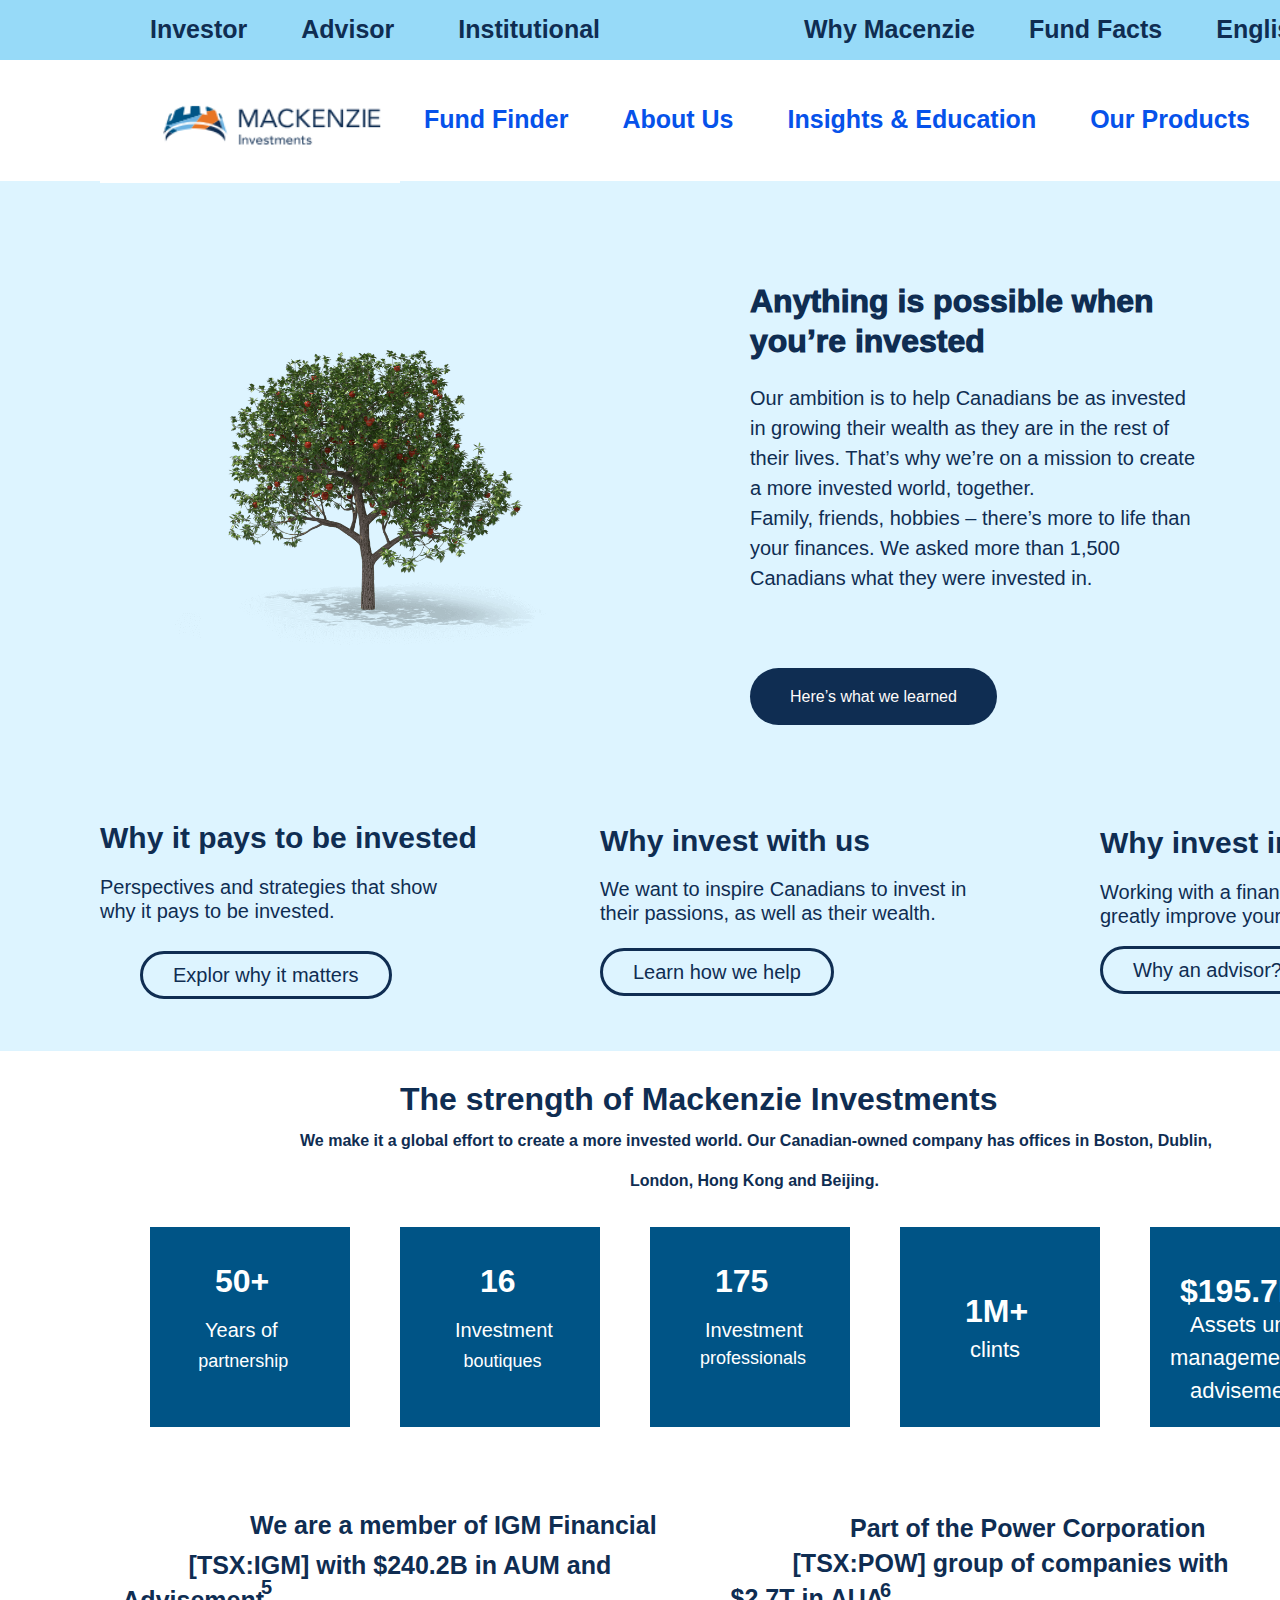
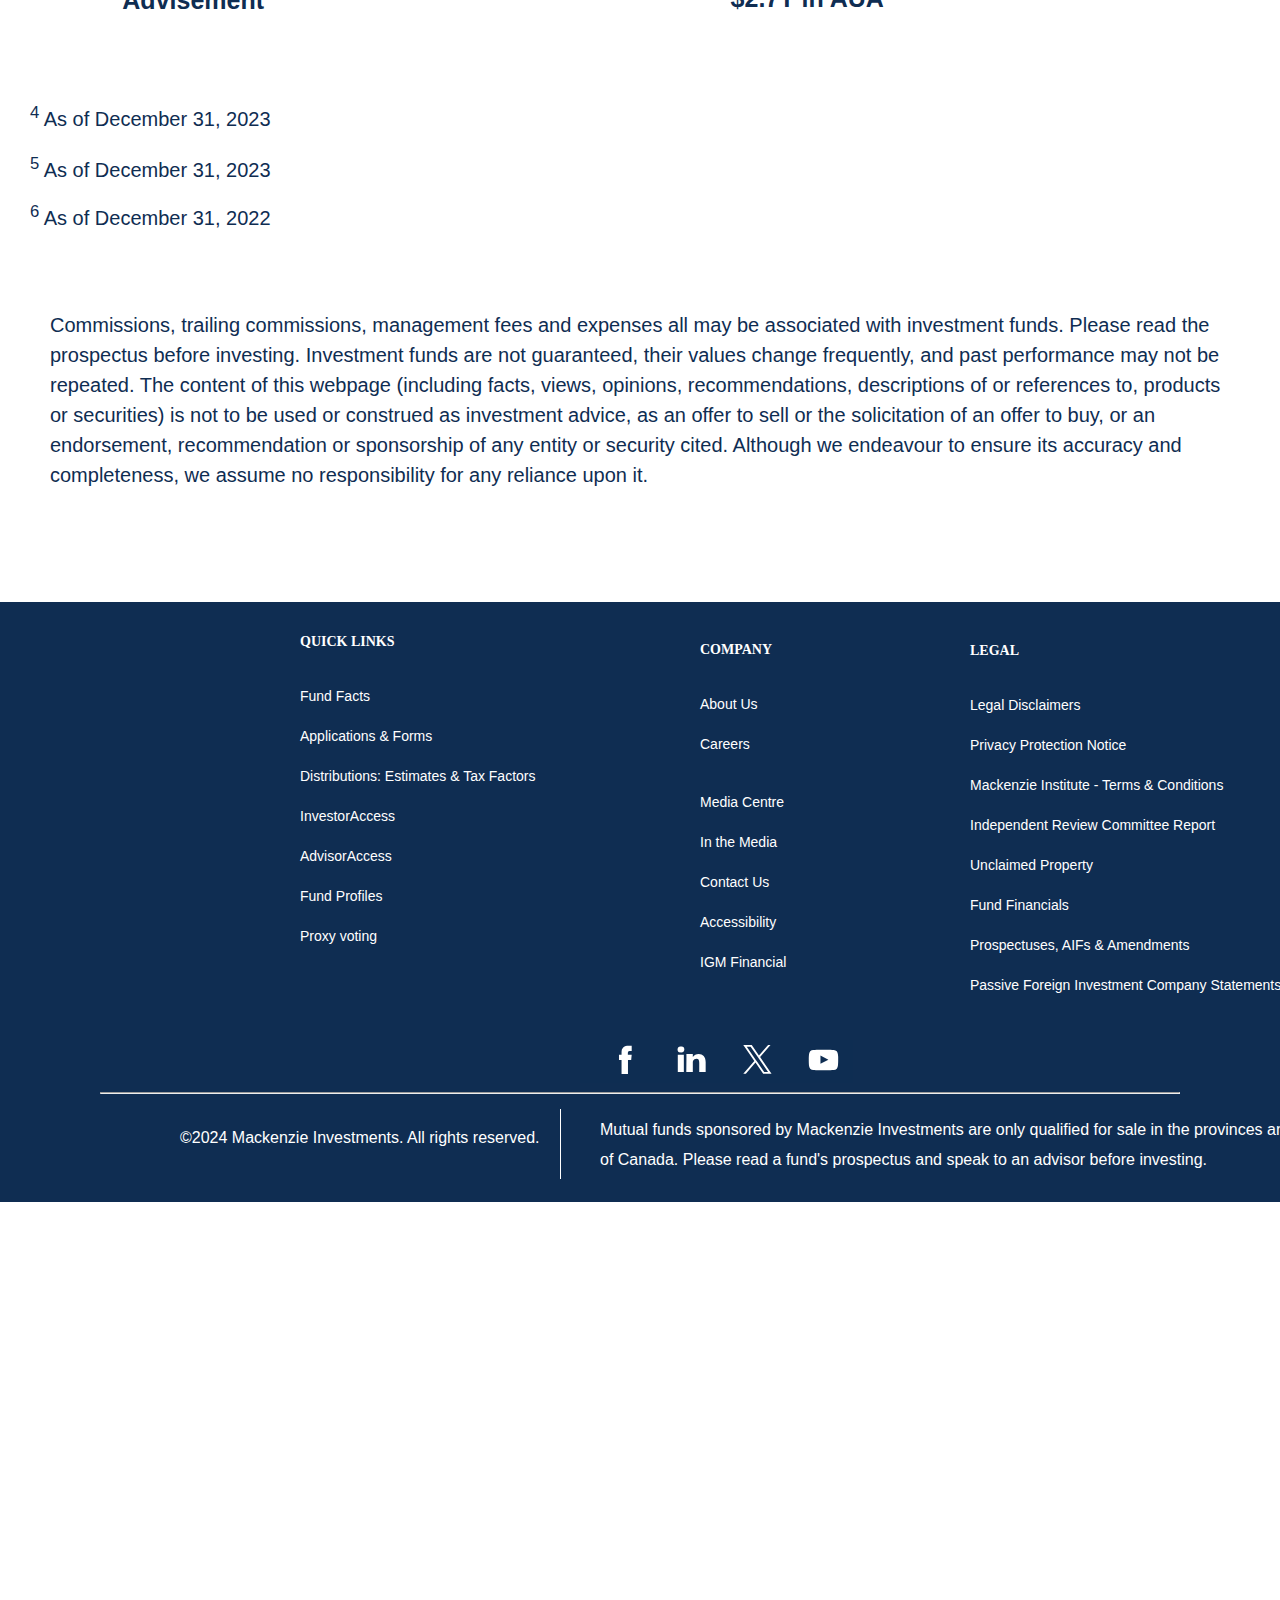
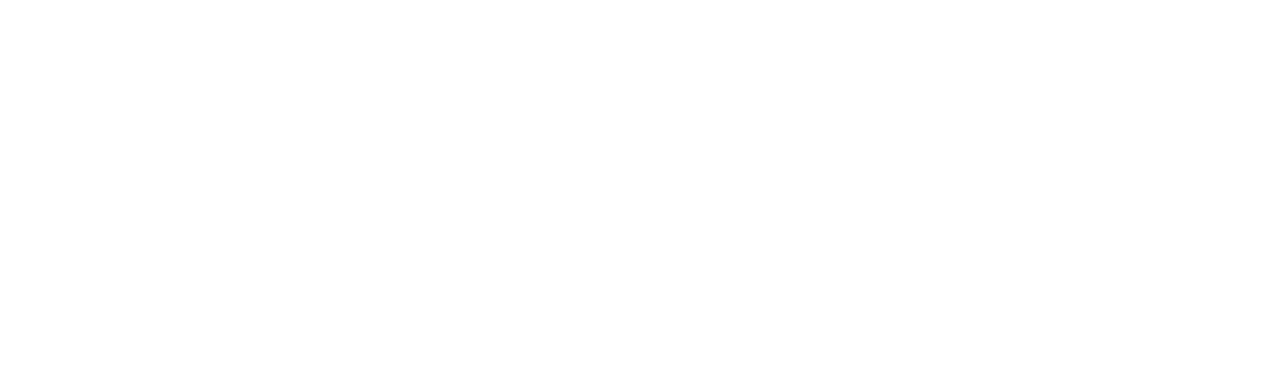
==== investor/investor.html @ b0b90ccd "i have added all the files" ====
<!DOCTYPE html>
<html lang="en">
  <head>
    <meta charset="UTF-8" />
    <meta name="viewport" content="width=device-width, initial-scale=1.0" />
    <title>Document</title>
    <link rel="stylesheet" href="./investor.css" />
  </head>
  <body>
    <!---HEADER--->
    <div id="navbar">
      <a id="first" href="#">Investor</a>
      <a id="second" href="">Advisor</a>
      <a id="thirth" href="">Institutional</a>
      <a id="fourth" href="">Why Macenzie</a>
      <a id="fifth" href="">Fund Facts</a>
      <a id="sixth" href="">English</a>
      <a id="seventh" href="">Sign in</a>
    </div>
    <div class="second-dev">
      <img id="logo" src="../assets/mackenzi Logo.png" alt="" />
      <a id="eight" href="">Fund Finder</a>
      <a id="nine" href="../mackAbout/about.html">About Us</a>
      <a id="ten" href="">Insights & Education</a>
      <a id="eleven" href="">Our Products</a>
    </div>
    <!---HEADER--->
    <div class="najman">
      <div class="first-div">
        <h1>Anything is possible when you’re invested</h1>
        <p>
          Our ambition is to help Canadians be as invested in growing their
          wealth as they are in the rest of their lives. That’s why we’re on a
          mission to create a more invested world, together.<br />
          Family, friends, hobbies – there’s more to life than your finances. We
          asked more than 1,500 Canadians what they were invested in.
        </p>
        <br />
        <br />
        <br />
        <a id="hussain" href="#">Here’s what we learned</a>
        <br />
        <br />
        <br />
        <br />
        <br />
      </div>
      <img id="tree" src="../assets/tree.png" alt="" />
      <div id="green">
        <h2>Why it pays to be invested</h2>
        <p class="first-paragraph">
          Perspectives and strategies that show <br />
          why it pays to be invested.
        </p>
        <a id="twelve" href="">Explor why it matters</a>
      </div>

      <div id="red">
        <h2>Why invest with us</h2>
        <p class="second-paragraph">
          We want to inspire Canadians to invest in <br />
          their passions, as well as their wealth.
        </p>
        <a id="thirten" href="">Learn how we help</a>
      </div>

      <div id="blue">
        <h2>Why invest in advice</h2>
        <p class="third-paragraph">
          Working with a financial advisor can <br />
          greatly improve your financial well-being.
        </p>
        <a id="fourten" href="">Why an advisor?</a>
      </div>
    </div>
    <br />
    <div>
      <h2 class="second-h2">The strength of Mackenzie Investments</h2>
      <p class="janm">
        We make it a global effort to create a more invested world. Our
        Canadian-owned company has offices in Boston, Dublin,
      </p>
      <p class="ahmaq">London, Hong Kong and Beijing.</p>
    </div>
    <br />
    <div class="blue-div1">
      <span class="span1">50+</span> <br />
      <span class="span2"> Years of </span>
      <span class="span3">partnership</span>
    </div>

    <div class="blue-div2">
      <span class="span4">16</span> <br />
      <span class="span5">Investment </span>
      <span class="span6">boutiques</span>
    </div>

    <div class="blue-div3">
      <span class="span7">175</span> <br />
      <span class="span8">Investment</span>
      <span class="span9">professionals</span>
    </div>

    <div class="blue-div4">
      <span class="span10">1M+</span> <br />
      <span class="span11">clints</span>
    </div>

    <div class="blue-div5">
      <span class="span12">$195.7B</span> <br />
      <span class="span13">Assets under </span>
      <span class="span14">management and</span> <br />
      <span class="span15">advisement</span>
      <span class="span16">4</span>
    </div>
    <br />
    <h2 class="third-h2">
      <span class="span17">We are a member of IGM Financial</span>
      <span class="span18">[TSX:IGM] with $240.2B in AUM and</span>
      <span class="span19"> Advisement</span>
      <span class="span20">5</span>
    </h2>

    <h2 class="four-h2">
      <span class="span21">Part of the Power Corporation</span>
      <span class="span22"> [TSX:POW] group of companies with</span>
      <span class="span23"> $2.7T in AUA</span>
      <span class="span24">6</span>
    </h2>

    <div id="div-list">
      <li class="first-li"><sup>4</sup> As of December 31, 2023</li>
      <li class="second-li"><sup>5</sup> As of December 31, 2023</li>
      <li class="third-li"><sup>6</sup> As of December 31, 2022</li>
    </div>

    <p class="last-p">
      Commissions, trailing commissions, management fees and expenses all may be
      associated with investment funds. Please read the prospectus before
      investing. Investment funds are not guaranteed, their values change
      frequently, and past performance may not be repeated. The content of this
      webpage (including facts, views, opinions, recommendations, descriptions
      of or references to, products or securities) is not to be used or
      construed as investment advice, as an offer to sell or the solicitation of
      an offer to buy, or an endorsement, recommendation or sponsorship of any
      entity or security cited. Although we endeavour to ensure its accuracy and
      completeness, we assume no responsibility for any reliance upon it.
    </p>
    <br />
    <div class="last-div">
      <div class="first-div-list">
        <h3 style="text-decoration: none" class="white">QUICK LINKS</h3>
        <li><a class="white" href="">Fund Facts</a></li>
        <li><a class="white" href="">Applications & Forms</a></li>

        <li>
          <a class="white" href="">Distributions: Estimates & Tax Factors</a>
        </li>
        <li><a class="white" href="">InvestorAccess</a></li>
        <li><a class="white" href="">AdvisorAccess</a></li>
        <li><a class="white" href="">Fund Profiles</a></li>
        <li><a class="white" href="">Proxy voting</a></li>
      </div>

      <div class="second-div-li">
        <h3 style="text-decoration: none" class="black" style="color: white">
          COMPANY
        </h3>
        <li><a class="black" href="">About Us</a></li>
        <li><a class="black" href="">Careers</a></li>
        <hr class="first-hr" />
        <li><a class="black" href="">Media Centre</a></li>
        <li><a class="black" href="">In the Media</a></li>
        <li><a class="black" href="">Contact Us</a></li>
        <li><a class="black" href="">Accessibility</a></li>
        <li><a class="black" href="">IGM Financial </a></li>
      </div>

      <div class="third-div-li">
        <h3 style="text-decoration: none" class="yellow" style="color: white">
          LEGAL
        </h3>
        <li><a class="yellow" href="">Legal Disclaimers</a></li>
        <li><a class="yellow" href="">Privacy Protection Notice</a></li>
        <li>
          <a class="yellow" href="">Mackenzie Institute - Terms & Conditions</a>
        </li>
        <li>
          <a class="yellow" href="">Independent Review Committee Report</a>
        </li>
        <li><a class="yellow" href="">Unclaimed Property</a></li>
        <li><a class="yellow" href="">Fund Financials</a></li>
        <li><a class="yellow" href="">Prospectuses, AIFs & Amendments </a></li>
        <li>
          <a class="yellow" href=""
            >Passive Foreign Investment Company Statements</a
          >
        </li>
      </div>
      <img class="last-pic" src="../assets/facebook logo.png" alt="" />
      <p class="last-p2">©2024 Mackenzie Investments. All rights reserved.</p>
      <div class="border-div"></div>
      <p class="last-p3">
        Mutual funds sponsored by Mackenzie Investments are only qualified for
        sale in the provinces and territories <br />
        of Canada. Please read a fund's prospectus and speak to an advisor
        before investing.
      </p>
      <a class="last-link" href="#"></a>
    </div>
  </body>
</html>
---- investor/investor.css ----
body {
  padding: 0;
  margin: 0;
  height: 700px;
}
h1 {
  font-weight: 1000;
  font-family: proxima-nova, Helvetica, Verdana, sans-serif;
  size: 16px;
  line-height: 24px;
  color: #0f2d52;
  padding-top: 100px;
  line-height: 40px;
}

p {
  color: #0f2d52;
  font-weight: 500px;
  font-family: proxima-nova, Helvetica, Verdana, sans-serif;
  font-size: 20px;
  line-height: 30px;
}

div.najman {
  background-color: #ddf4ff;
  font-weight: 400;
  font-family: proxima-nova, Helvetica, Verdana, sans-serif;
  size: 16px;
  line-height: 24px;
  color: #0f2d52;
  margin-top: 1;
  height: 870px;
}

.first-div {
  background-color: #ddf4ff;
  width: 35%;
  position: relative;
  left: 750px;
}
#hussain {
  color: #fefbfa;
  padding-left: 40px;
  padding-right: 40px;
  padding-bottom: 20px;
  padding-top: 20px;
  text-decoration: none;
  background-color: #0f2d52;
  border-radius: 50px;
}
#tree {
  position: relative;
  bottom: 490px;
  left: 150px;
}

#navbar {
  height: 60px;
  background-color: #97daf8;
}

#first {
  display: inline;
  padding-right: 30px;
  font-family: proxima-nova, Helvetica, Verdana, sans-serif;
  font-weight: 700;
  font-size: 18px;
  line-height: 18px;
  color: #0f2d52;
  font-size: 25px;
  position: relative;
  top: 20px;
  left: 150px;
}
#first:hover {
  text-decoration: underline;
}
#second {
  display: inline;
  padding-right: 30px;
  font-family: proxima-nova, Helvetica, Verdana, sans-serif;
  font-weight: 700;
  font-size: 18px;
  line-height: 18px;
  color: #0f2d52;
  font-size: 25px;
  position: relative;
  top: 20px;
  left: 170px;
}

#second:hover {
  text-decoration: underline;
}

#thirth {
  display: inline;
  padding-right: 30px;
  font-family: proxima-nova, Helvetica, Verdana, sans-serif;
  font-weight: 700;
  font-size: 18px;
  line-height: 18px;
  color: #0f2d52;
  font-size: 25px;
  position: relative;
  top: 20px;
  left: 200px;
}

#thirth:hover {
  text-decoration: underline;
}

#fourth {
  display: inline;
  padding-right: 30px;
  font-family: proxima-nova, Helvetica, Verdana, sans-serif;
  font-weight: 700;
  font-size: 18px;
  line-height: 18px;
  color: #0f2d52;
  font-size: 25px;
  position: relative;
  top: 20px;
  left: 370px;
}

#fourth:hover {
  text-decoration: underline;
}

#fifth {
  display: inline;
  padding-right: 30px;
  font-family: proxima-nova, Helvetica, Verdana, sans-serif;
  font-weight: 700;
  font-size: 18px;
  line-height: 18px;
  color: #0f2d52;
  font-size: 25px;
  position: relative;
  top: 20px;
  left: 390px;
}

#fifth:hover {
  text-decoration: underline;
}

#sixth {
  display: inline;
  padding-right: 30px;
  font-family: proxima-nova, Helvetica, Verdana, sans-serif;
  font-weight: 700;
  line-height: 18px;
  color: #0f2d52;
  font-size: 25px;
  position: relative;
  top: 20px;
  left: 410px;
}

#sixth:hover {
  text-decoration: underline;
}

#seventh {
  display: inline;
  padding-right: 30px;
  font-family: proxima-nova, Helvetica, Verdana, sans-serif;
  font-weight: 700;
  font-size: 25px;
  line-height: 18px;
  color: #0f2d52;
  position: relative;
  top: 20px;
  left: 430px;
}

#seventh:hover {
  text-decoration: underline;
}

a {
  text-decoration: none;
}
.second-dev {
  height: 100px;
}

#logo {
  width: 300px;
  object-fit: cover;
  position: relative;
  left: 100px;
}
#eight {
  display: inline;
  padding-right: 30px;
  font-family: proxima-nova, Helvetica, Verdana, sans-serif;
  font-weight: 700;
  font-size: 25px;
  line-height: 18px;
  color: #0652ea;
  position: relative;
  bottom: 55px;
  left: 120px;
}

#nine {
  display: inline;
  padding-right: 30px;
  font-family: proxima-nova, Helvetica, Verdana, sans-serif;
  font-weight: 700;
  font-size: 25px;
  line-height: 18px;
  color: #0652ea;
  position: relative;
  bottom: 55px;
  left: 140px;
}

#ten {
  display: inline;
  padding-right: 30px;
  font-family: proxima-nova, Helvetica, Verdana, sans-serif;
  font-weight: 700;
  font-size: 25px;
  line-height: 18px;
  color: #0652ea;
  position: relative;
  bottom: 55px;
  left: 160px;
}

#eleven {
  display: inline;
  padding-right: 30px;
  font-family: proxima-nova, Helvetica, Verdana, sans-serif;
  font-weight: 700;
  font-size: 25px;
  line-height: 18px;
  color: #0652ea;
  position: relative;
  bottom: 55px;
  left: 180px;
}

#green h2 {
  width: 400px;
  font-weight: 700;
  font-size: 30px;
  line-height: 24px;
  color: #0f2d52;
  font-family: proxima-nova, Helvetica, Verdana, sans-serif;
  position: relative;
  left: 100px;
  bottom: 400px;
}
.first-paragraph {
  font-family: proxima-nova, Helvetica, Verdana, sans-serif;
  font-weight: 70;
  line-height: 24px;
  font-size: 20px;
  color: #0f2d52;
  position: relative;
  left: 100px;
  bottom: 400px;
}

#twelve {
  font-family: proxima-nova, Helvetica, Verdana, sans-serif;
  font-weight: 70;
  line-height: 24px;
  font-size: 20px;
  color: #0f2d52;
  position: relative;
  left: 140px;
  bottom: 380px;
  border: 3px solid;
  padding-left: 30px;
  padding-right: 30px;
  padding-top: 10px;
  padding-bottom: 10px;
  border-radius: 30px;
}

#red h2 {
  width: 400px;
  font-weight: 700;
  font-size: 30px;
  line-height: 24px;
  color: #0f2d52;
  font-family: proxima-nova, Helvetica, Verdana, sans-serif;
  position: relative;
  left: 600px;
  bottom: 565px;
}
.second-paragraph {
  font-family: proxima-nova, Helvetica, Verdana, sans-serif;
  font-weight: 70;
  line-height: 24px;
  font-size: 20px;
  color: #0f2d52;
  position: relative;
  left: 600px;
  bottom: 565px;
}

#thirten {
  font-family: proxima-nova, Helvetica, Verdana, sans-serif;
  font-weight: 70;
  line-height: 24px;
  font-size: 20px;
  color: #0f2d52;
  position: relative;
  left: 600px;
  bottom: 550px;
  border: 3px solid;
  padding-left: 30px;
  padding-right: 30px;
  padding-top: 10px;
  padding-bottom: 10px;
  border-radius: 30px;
}

#blue h2 {
  width: 400px;
  font-weight: 700;
  font-size: 30px;
  line-height: 24px;
  color: #0f2d52;
  font-family: proxima-nova, Helvetica, Verdana, sans-serif;
  position: relative;
  left: 1100px;
  bottom: 730px;
}
.third-paragraph {
  font-family: proxima-nova, Helvetica, Verdana, sans-serif;
  font-weight: 70;
  line-height: 24px;
  font-size: 20px;
  color: #0f2d52;
  position: relative;
  left: 1100px;
  bottom: 730px;
}

#fourten {
  font-family: proxima-nova, Helvetica, Verdana, sans-serif;
  font-weight: 70;
  line-height: 24px;
  font-size: 20px;
  color: #0f2d52;
  position: relative;
  left: 1100px;
  bottom: 720px;
  border: 3px solid;
  padding-left: 30px;
  padding-right: 30px;
  padding-top: 10px;
  padding-bottom: 10px;
  border-radius: 30px;
}
.second-h2 {
  position: relative;
  left: 400px;
  font-family: proxima-nova, Helvetica, Verdana, sans-serif;
  font-weight: 900;
  font-size: 32px;
  line-height: 6px;
  color: #0f2d52;
}
.janm {
  position: relative;
  left: 300px;
  font-family: proxima-nova, Helvetica, Verdana, sans-serif;
  font-weight: 550;
  line-height: 24px;
  font-size: 16px;
  color: #0f2d52;
}
.ahmaq {
  position: relative;
  left: 630px;
  font-family: proxima-nova, Helvetica, Verdana, sans-serif;
  font-weight: 600;
  line-height: 24px;
  font-size: 16px;
  color: #0f2d52;
}
.blue-div1 {
  height: 200px;
  width: 200px;
  background-color: #005486;
  color: white;
  position: relative;
  left: 150px;
}

.span1 {
  position: relative;
  top: 40px;
  left: 65px;
  font-family: proxima-nova, Helvetica, Verdana, sans-serif;
  font-weight: 800;
  line-height: 28px;
  font-size: 32px;
}

.span2 {
  position: relative;
  left: 55px;
  top: 60px;
  font-family: proxima-nova, Helvetica, Verdana, sans-serif;
  font-weight: 500;
  line-height: 28px;
  font-size: 20px;
}

.span3 {
  position: relative;
  left: -30px;
  top: 90px;
  font-family: proxima-nova, Helvetica, Verdana, sans-serif;
  font-weight: 500;
  line-height: 28px;
  font-size: 18px;
}

.blue-div2 {
  height: 200px;
  width: 200px;
  background-color: #005486;
  color: white;
  position: relative;
  left: 400px;
  bottom: 200px;
}

.span4 {
  position: relative;
  top: 40px;
  left: 80px;
  font-family: proxima-nova, Helvetica, Verdana, sans-serif;
  font-weight: 800;
  line-height: 28px;
  font-size: 32px;
}

.span5 {
  position: relative;
  left: 55px;
  top: 60px;
  font-family: proxima-nova, Helvetica, Verdana, sans-serif;
  font-weight: 500;
  line-height: 28px;
  font-size: 20px;
}

.span6 {
  position: relative;
  left: -40px;
  top: 90px;
  font-family: proxima-nova, Helvetica, Verdana, sans-serif;
  font-weight: 500;
  line-height: 28px;
  font-size: 18px;
}

.blue-div3 {
  height: 200px;
  width: 200px;
  background-color: #005486;
  color: white;
  position: relative;
  left: 650px;
  bottom: 400px;
}

.span7 {
  position: relative;
  top: 40px;
  left: 65px;
  font-family: proxima-nova, Helvetica, Verdana, sans-serif;
  font-weight: 800;
  line-height: 28px;
  font-size: 32px;
}

.span8 {
  position: relative;
  left: 55px;
  top: 60px;
  font-family: proxima-nova, Helvetica, Verdana, sans-serif;
  font-weight: 500;
  line-height: 28px;
  font-size: 20px;
}

.span9 {
  position: relative;
  left: 50px;
  top: 60px;
  font-family: proxima-nova, Helvetica, Verdana, sans-serif;
  font-weight: 500;
  line-height: 28px;
  font-size: 18px;
}

.blue-div4 {
  height: 200px;
  width: 200px;
  background-color: #005486;
  color: white;
  position: relative;
  left: 900px;
  bottom: 600px;
}

.span10 {
  position: relative;
  top: 70px;
  left: 65px;
  font-family: proxima-nova, Helvetica, Verdana, sans-serif;
  font-weight: 800;
  line-height: 28px;
  font-size: 32px;
}

.span11 {
  position: relative;
  left: 70px;
  top: 80px;
  font-family: proxima-nova, Helvetica, Verdana, sans-serif;
  font-weight: 500;
  line-height: 28px;
  font-size: 22px;
}
.blue-div5 {
  height: 200px;
  width: 200px;
  background-color: #005486;
  color: white;
  position: relative;
  left: 1150px;
  bottom: 800px;
}

.span12 {
  position: relative;
  top: 50px;
  left: 30px;
  font-family: proxima-nova, Helvetica, Verdana, sans-serif;
  font-weight: 800;
  line-height: 28px;
  font-size: 32px;
}

.span13 {
  position: relative;
  left: 40px;
  top: 55px;
  font-family: proxima-nova, Helvetica, Verdana, sans-serif;
  font-weight: 500;
  line-height: 28px;
  font-size: 22px;
}
.span14 {
  position: relative;
  left: 20px;
  top: 60px;
  font-family: proxima-nova, Helvetica, Verdana, sans-serif;
  font-weight: 500;
  line-height: 28px;
  font-size: 22px;
}
.span15 {
  position: relative;
  left: 40px;
  top: 65px;
  font-family: proxima-nova, Helvetica, Verdana, sans-serif;
  font-weight: 500;
  line-height: 28px;
  font-size: 22px;
}
.span16 {
  position: relative;
  left: 55px;
  top: -50px;
  font-family: proxima-nova, Helvetica, Verdana, sans-serif;
  font-weight: 800;
  line-height: 28px;
  font-size: 22px;
}

.third-h2 {
  font-family: proxima-nova, Helvetica, Verdana, sans-serif;
  font-weight: 900;
  font-size: 25px;
  line-height: 20px;
  color: #0f2d52;
}

.span17 {
  position: relative;
  bottom: 750px;
  left: 250px;
}
.span18 {
  position: relative;
  bottom: 710px;
  left: -225px;
}
.span19 {
  position: relative;
  bottom: 675px;
  right: 720px;
}
.span20 {
  position: relative;
  font-size: 20px;
  bottom: 690px;
  right: 730px;
}

.four-h2 {
  font-family: proxima-nova, Helvetica, Verdana, sans-serif;
  font-weight: 900;
  font-size: 25px;
  line-height: 20px;
  color: #0f2d52;
}

.span21 {
  position: relative;
  bottom: 790px;
  left: 850px;
}
.span22 {
  position: relative;
  bottom: 755px;
  left: 430px;
}
.span23 {
  position: relative;
  bottom: 720px;
  right: 75px;
}
.span24 {
  position: relative;
  font-size: 20px;
  bottom: 730px;
  right: 85px;
}

li {
  font-family: proxima-nova, Helvetica, Verdana, sans-serif;
  font-weight: 500;
  line-height: 24px;
  font-size: 20px;
  color: #0f2d52;
  list-style: none;
}

.first-li {
  position: relative;
  bottom: 650px;
  left: 30px;
}

.second-li {
  position: relative;
  bottom: 628px;
  left: 30px;
}

.third-li {
  position: relative;
  bottom: 610px;
  left: 30px;
}

.last-p {
  position: relative;
  bottom: 580px;
  margin: 50px;
  /* margin-top: -800px; */
}

.last-div {
  position: relative;
  top: -550px;
  width: 100%;
  height: 600px;
  background-color: #0f2d52;
}

.white {
  position: relative;
  top: 20px;
  left: 300px;
  color: white;
  line-height: 40px;
  font-size: 14px;
}

.black {
  list-style-position: outside;
  position: relative;
  top: -320px;
  left: 700px;
  color: white;
  line-height: 40px;
  font-size: 14px;
}

.third-div-li {
  list-style-position: outside;
  position: relative;
  top: -660px;
  left: 950px;
}

.yellow {
  list-style-position: outside;
  position: relative;
  top: -25px;
  left: 20px;
  color: white;
  line-height: 40px;
  font-size: 14px;
}
.yellow:hover {
  text-decoration: underline;
}
.black:hover {
  text-decoration: underline;
}
.white:hover {
  text-decoration: underline;
}

.last-pic {
  position: relative;
  top: -650px;
  left: 580px;
}

.first-hr {
  margin-left: 100px;
  margin-right: 100px;
}

.last-p2 {
  position: relative;
  top: -630px;
  left: 180px;
  color: white;
  font-size: 16px;
}
.border-div {
  position: relative;
  top: -690px;
  left: 560px;
  width: 1px;
  height: 70px;
  border: 1px solid white;
  border-right: #0f2d52;
  border-top: #0f2d52;
  border-bottom: #0f2d52;
}

.last-p3 {
  position: relative;
  top: -770px;
  left: 600px;
  color: white;
  font-size: 16px;
}

.last-link {
  background-color: #005486;
  position: relative;
  top: -830px;
  left: 1400px;
  border-radius: 50%;
  padding: 40px;
}
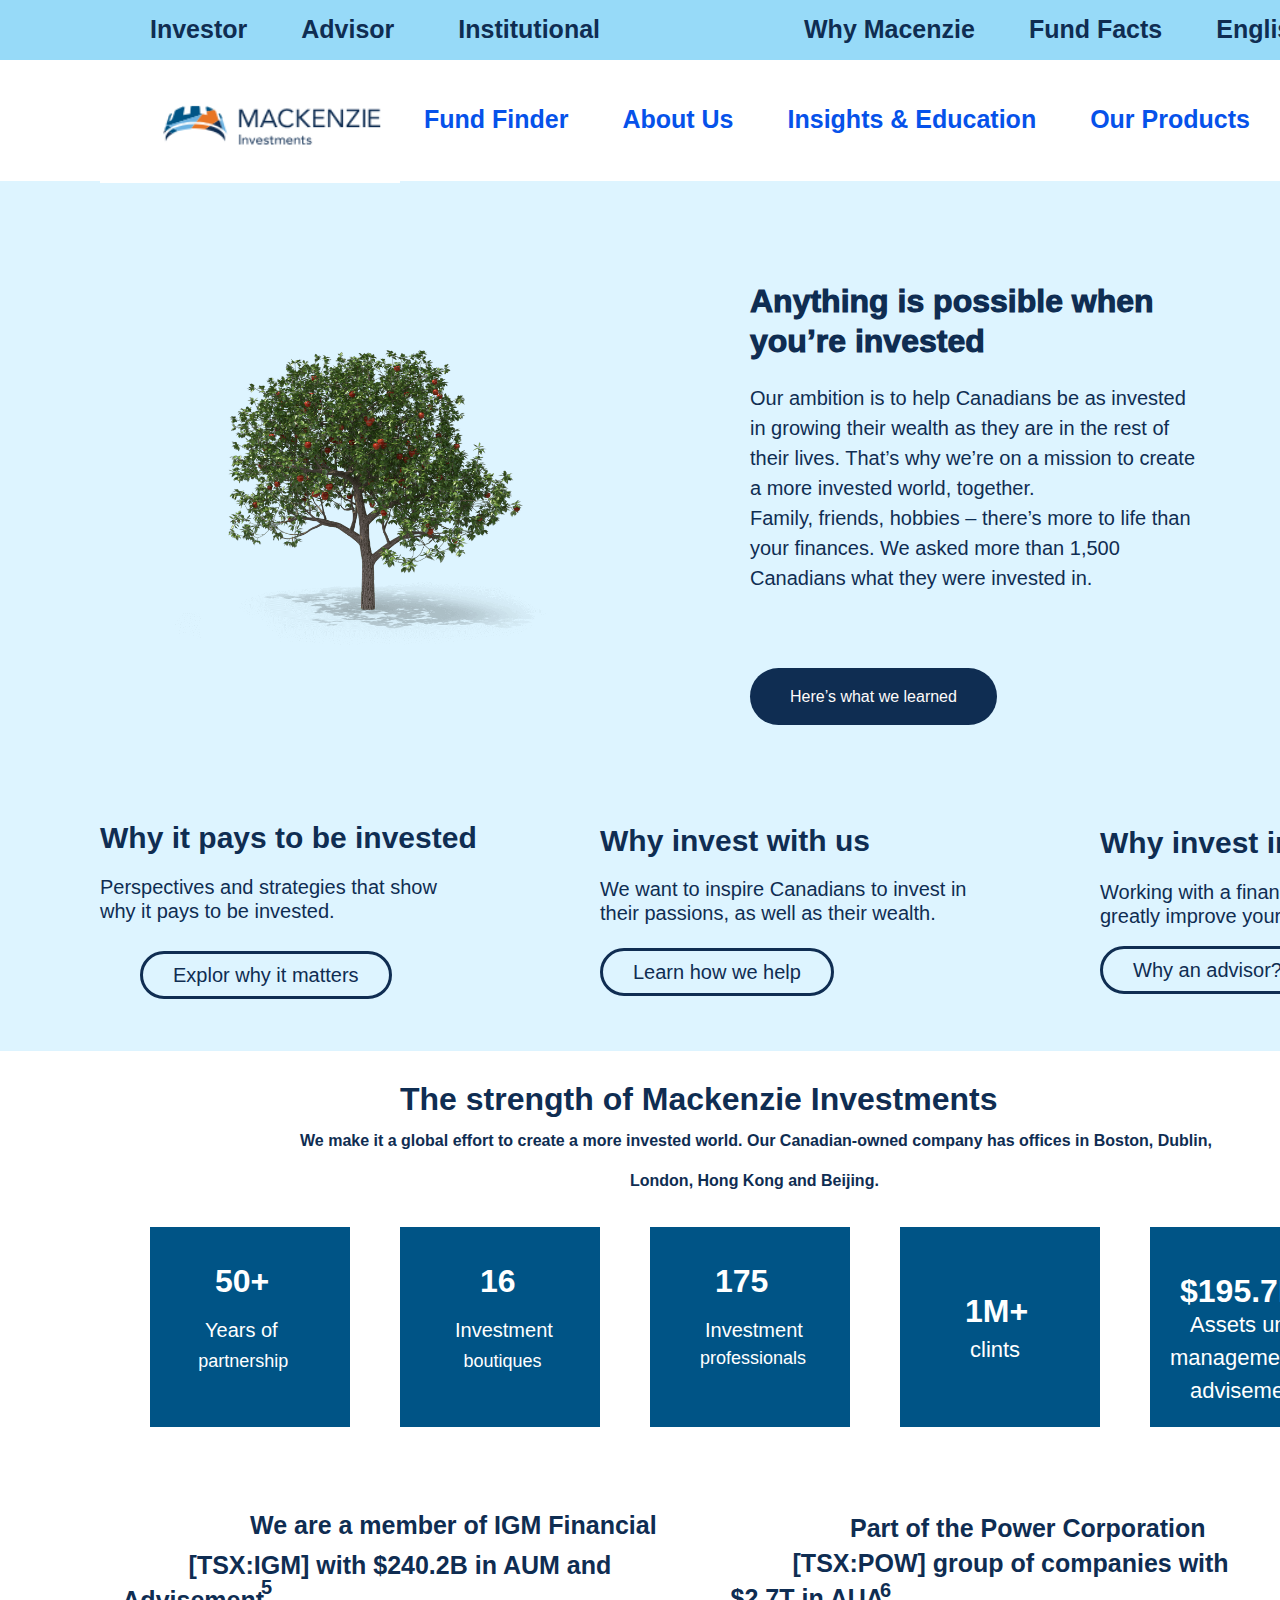
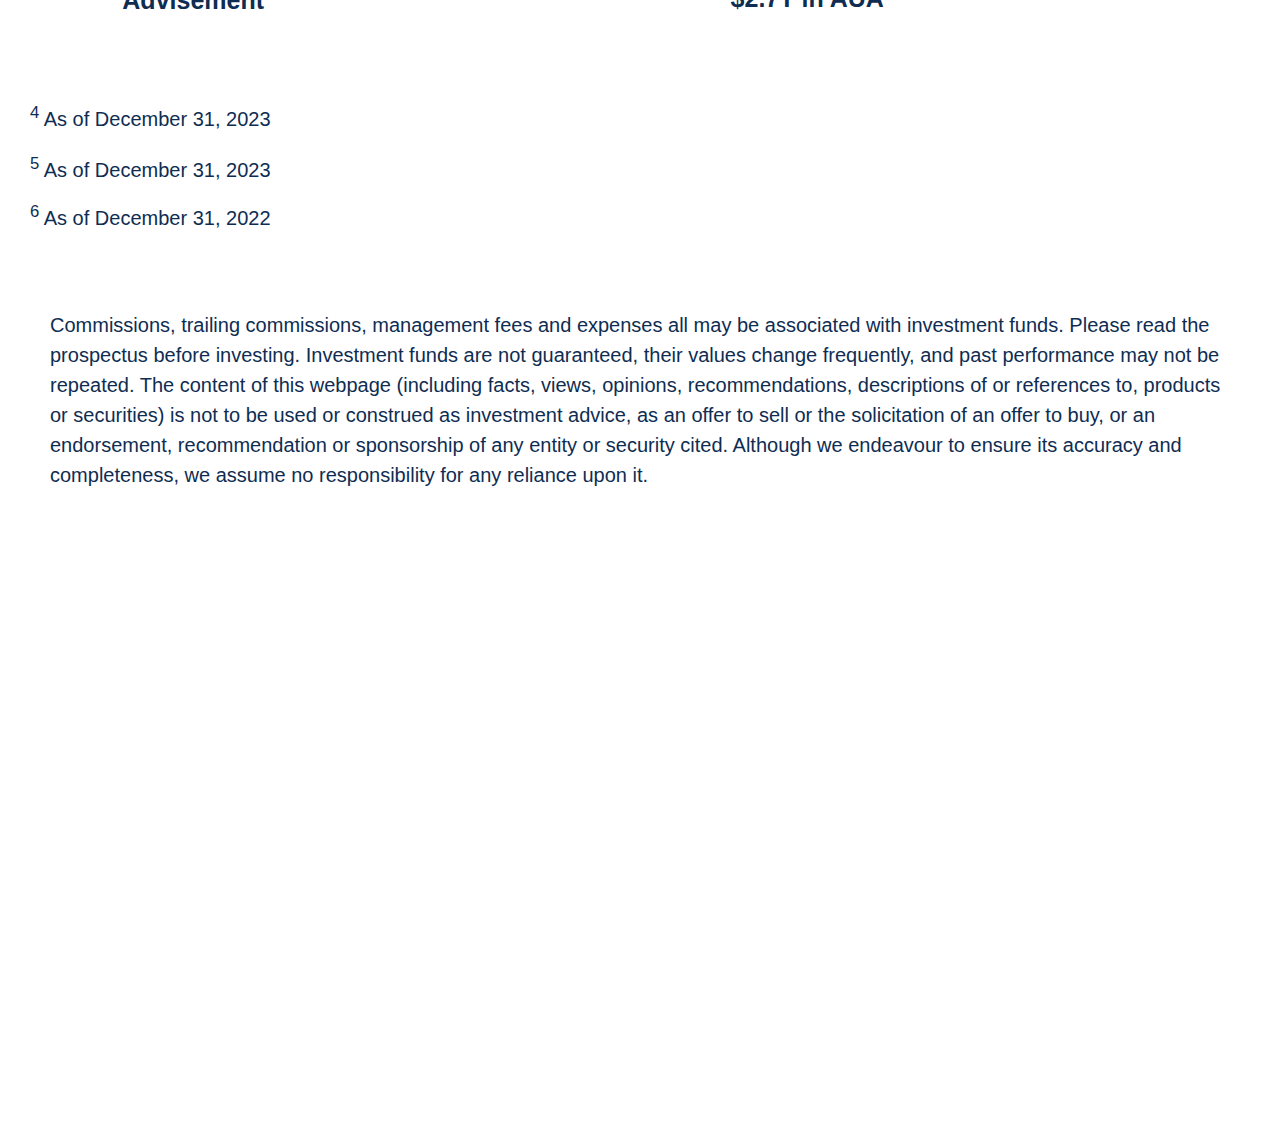
==== commit e6fb7f4a: "removed some hr and footers" ====
--- a/investor/investor.html
+++ b/investor/investor.html
@@ -147,7 +147,7 @@
       completeness, we assume no responsibility for any reliance upon it.
     </p>
     <br />
-    <div class="last-div">
+    <!-- <div class="last-div">
       <div class="first-div-list">
         <h3 style="text-decoration: none" class="white">QUICK LINKS</h3>
         <li><a class="white" href="">Fund Facts</a></li>
@@ -207,6 +207,6 @@
         before investing.
       </p>
       <a class="last-link" href="#"></a>
-    </div>
+    </div> -->
   </body>
 </html>
